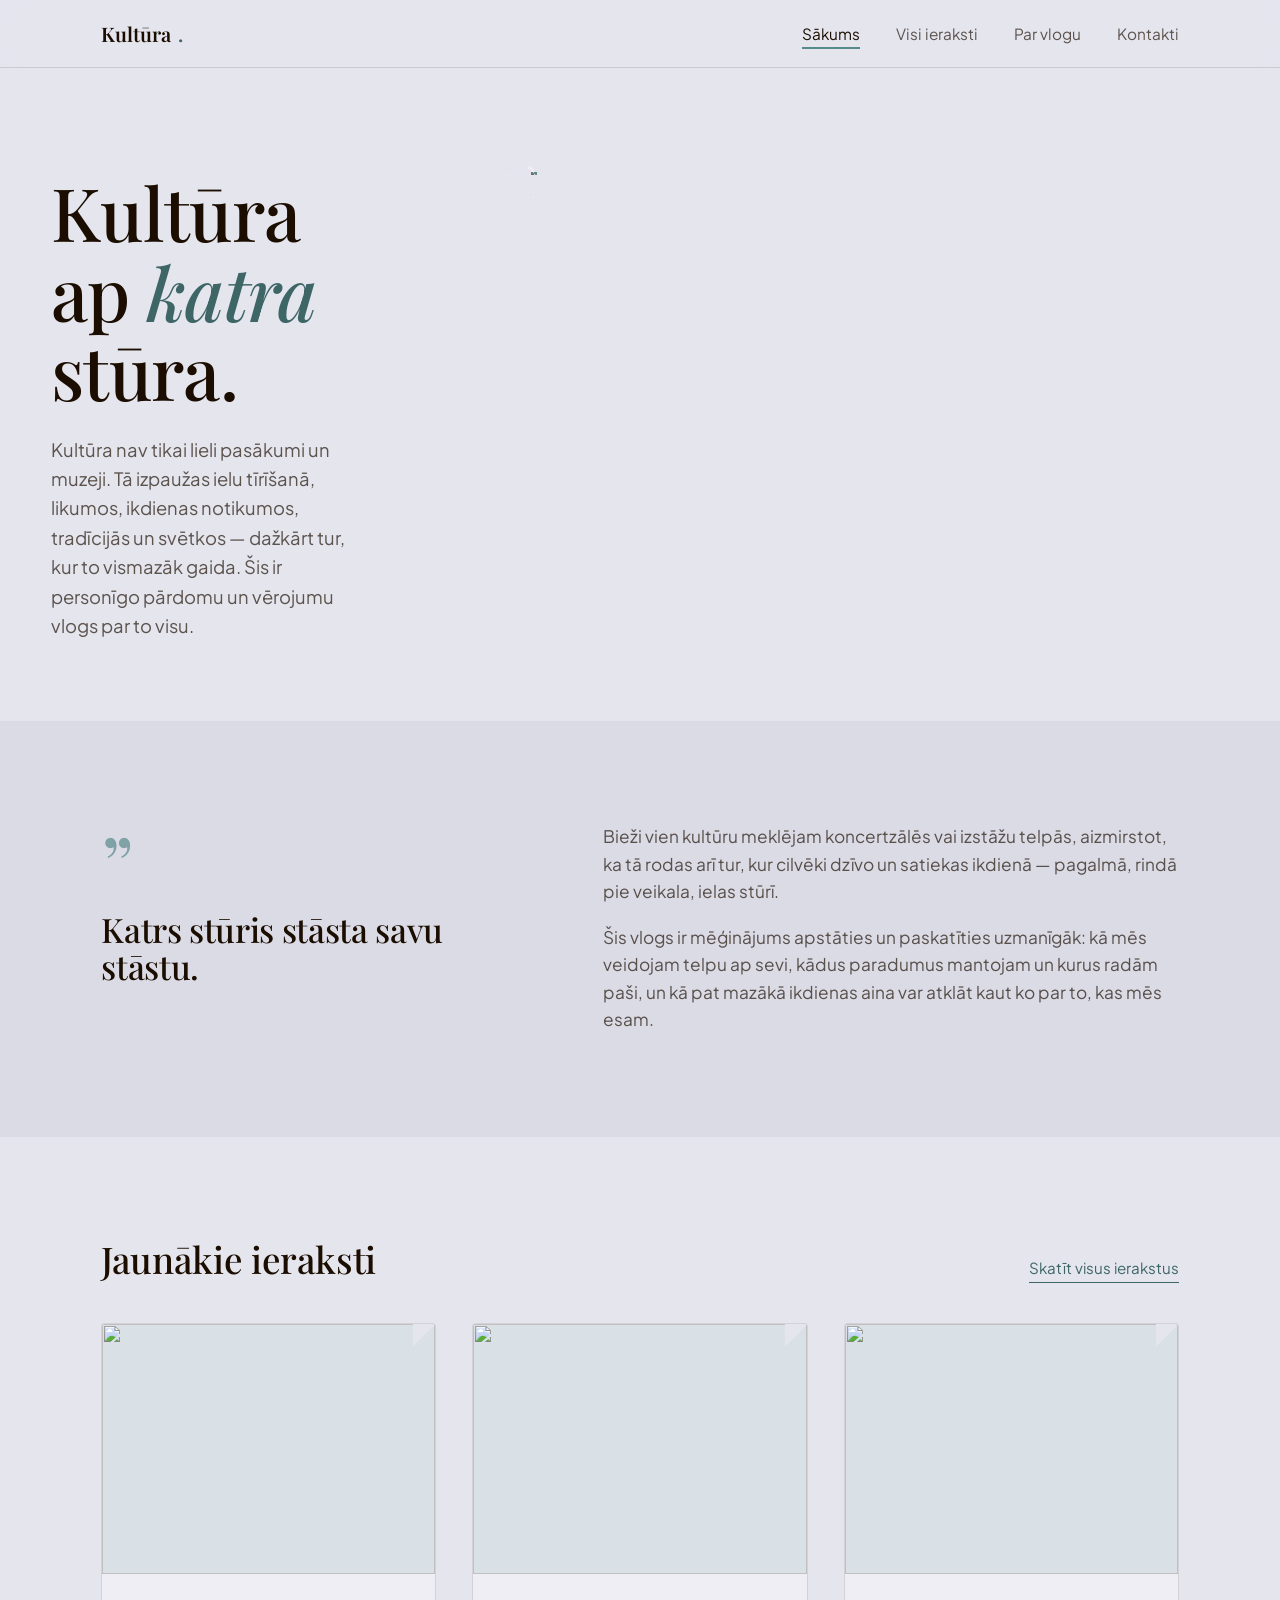
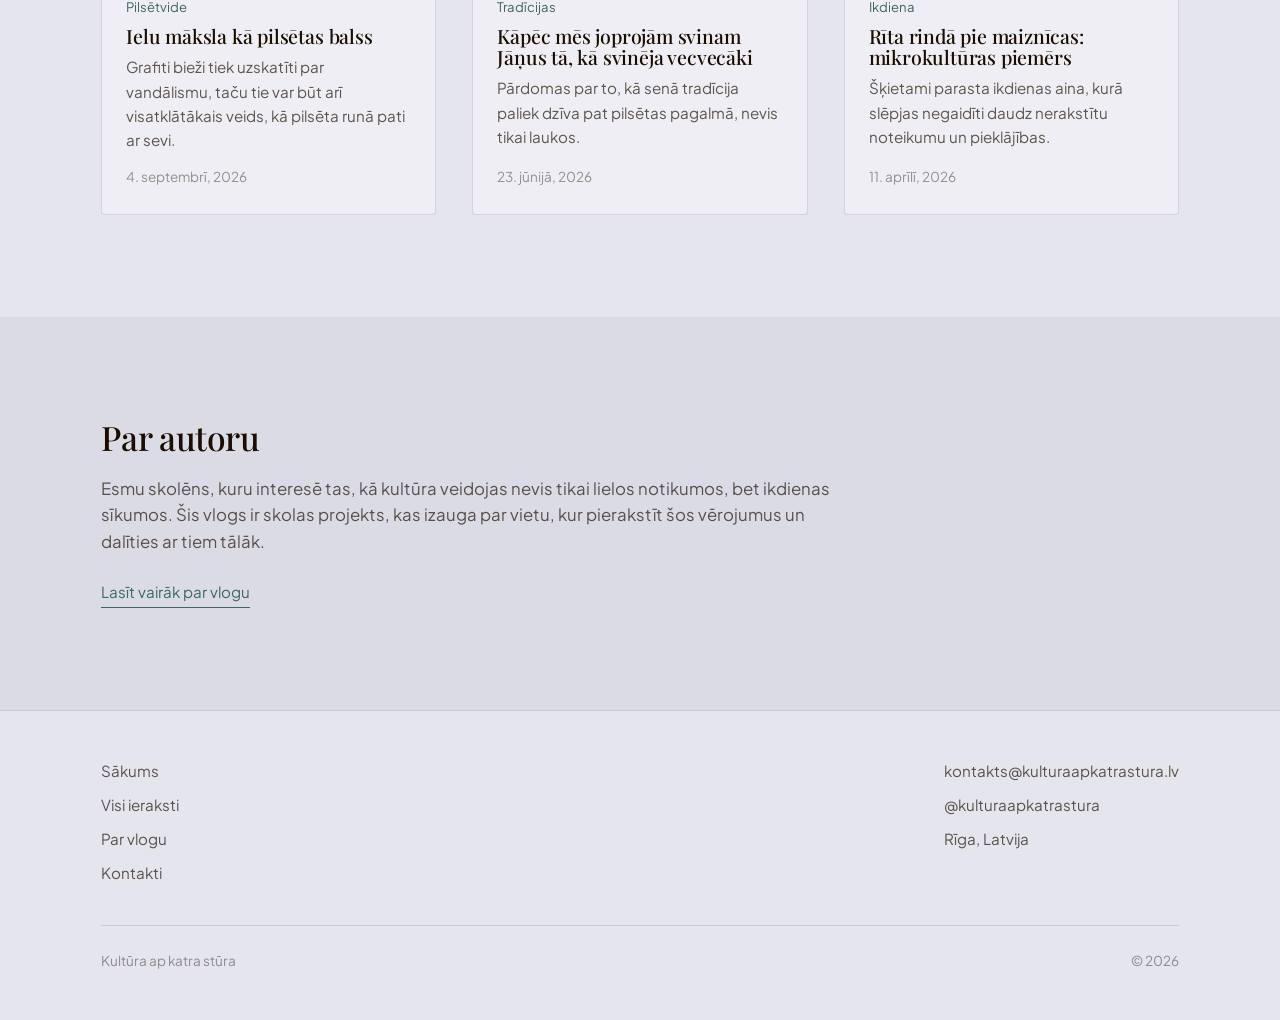
==== index.html @ 77a7dd48 "-" ====
<!DOCTYPE html>
<html lang="lv">
<head>
  <meta charset="UTF-8">
  <meta name="viewport" content="width=device-width, initial-scale=1.0">
  <title>Kultūra ap katra stūra</title>
  <meta name="description" content="Personīgs vlogs par kultūru ikdienā — ielās, tradīcijās un pilsētas dzīvē.">
  <link rel="icon" href="assets/img/site/favicon.png">
  <link rel="stylesheet" href="assets/css/style.css">
</head>
<body>

  <header class="site-header">
    <div class="wrap site-header__inner">
      <a href="index.html" class="site-logo">Kultūra<span>.</span></a>
      <button class="nav-toggle" data-nav-toggle aria-label="Atvērt izvēlni" aria-expanded="false">
        <span></span>
      </button>
      <nav class="site-nav" data-nav>
        <ul>
          <li><a href="index.html">Sākums</a></li>
          <li><a href="posts.html">Visi ieraksti</a></li>
          <li><a href="par-vlogu.html">Par vlogu</a></li>
          <li><a href="kontakti.html">Kontakti</a></li>
        </ul>
      </nav>
    </div>
  </header>

  <main>

    <section class="hero">
      <div class="wrap hero" style="padding-block:0;">
        <div>
          <h1 class="hero__motto">Kultūra ap <em>katra</em> stūra.</h1>
          <p class="hero__lede">
            Kultūra nav tikai lieli pasākumi un muzeji. Tā izpaužas ielu tīrīšanā, likumos,
            ikdienas notikumos, tradīcijās un svētkos — dažkārt tur, kur to vismazāk gaida.
            Šis ir personīgo pārdomu un vērojumu vlogs par to visu.
          </p>
        </div>
        <div class="hero__corners" aria-hidden="true">
          <div class="corner-shape corner-shape--1"></div>
          <div class="corner-shape corner-shape--2"></div>
          <div class="corner-shape corner-shape--3"></div>
        </div>
      </div>
    </section>

    <section class="section--alt">
      <div class="wrap manifesto">
        <div>
          <span class="manifesto__mark">”</span>
          <h2 class="manifesto__title">Katrs stūris stāsta savu stāstu.</h2>
        </div>
        <div class="manifesto__body">
          <p>
            Bieži vien kultūru meklējam koncertzālēs vai izstāžu telpās, aizmirstot, ka tā rodas
            arī tur, kur cilvēki dzīvo un satiekas ikdienā — pagalmā, rindā pie veikala, ielas stūrī.
          </p>
          <p>
            Šis vlogs ir mēģinājums apstāties un paskatīties uzmanīgāk: kā mēs veidojam telpu ap sevi,
            kādus paradumus mantojam un kurus radām paši, un kā pat mazākā ikdienas aina var atklāt
            kaut ko par to, kas mēs esam.
          </p>
        </div>
      </div>
    </section>

    <section>
      <div class="wrap">
        <div class="section-heading">
          <h2>Jaunākie ieraksti</h2>
          <a class="section-heading__link" href="posts.html">Skatīt visus ierakstus</a>
        </div>
        <div class="post-grid" id="latest-posts"></div>
      </div>
    </section>

    <section class="section--alt">
      <div class="wrap about-teaser">
        <div class="about-teaser__body">
          <h2 class="font-display" style="font-size: clamp(1.6rem, 3vw, 2.1rem);">Par autoru</h2>
          <p>
            Esmu skolēns, kuru interesē tas, kā kultūra veidojas nevis tikai lielos notikumos,
            bet ikdienas sīkumos. Šis vlogs ir skolas projekts, kas izauga par vietu, kur pierakstīt
            šos vērojumus un dalīties ar tiem tālāk.
          </p>
          <a class="about-teaser__link" href="par-vlogu.html">Lasīt vairāk par vlogu</a>
        </div>
      </div>
    </section>

  </main>

  <footer class="site-footer">
    <div class="wrap">
      <div class="site-footer__inner">
        <div class="site-footer__links">
          <a href="index.html">Sākums</a>
          <a href="posts.html">Visi ieraksti</a>
          <a href="par-vlogu.html">Par vlogu</a>
          <a href="kontakti.html">Kontakti</a>
        </div>
        <div class="site-footer__contact">
          <a href="mailto:kontakts@kulturaapkatrastura.lv">kontakts@kulturaapkatrastura.lv</a>
          <span>@kulturaapkatrastura</span>
          <span>Rīga, Latvija</span>
        </div>
      </div>
      <div class="site-footer__meta">
        <span>Kultūra ap katra stūra</span>
        <span>&copy; <span data-current-year></span></span>
      </div>
    </div>
  </footer>

  <script src="assets/js/posts.js"></script>
  <script src="assets/js/main.js"></script>
  <script>injectPosts("latest-posts", 3);</script>
</body>
</html>
---- assets/css/style.css ----
/* ==========================================================================
   Kultūra ap katra stūra — global stylesheet
   ========================================================================== */

@import url('https://fonts.googleapis.com/css2?family=Playfair+Display:ital,wght@0,500;0,600;0,700;1,500&family=Plus+Jakarta+Sans:ital,wght@0,400;0,500;0,600;0,700;1,400&display=swap');

/* ---------- Design tokens ---------- */
:root {
  /* Brand palette */
  --color-canvas: #E5E5EE;
  --color-canvas-alt: #DBDBE6;
  --color-card: #EEEEF4;
  --color-ink: #1B0E00;
  --color-ink-soft: rgba(27, 14, 0, 0.68);
  --color-ink-faint: rgba(27, 14, 0, 0.42);
  --color-accent: #578A8B;
  --color-accent-deep: #3E6667;
  --color-accent-soft: rgba(87, 138, 139, 0.14);
  --color-border: rgba(27, 14, 0, 0.12);

  /* Type */
  --font-display: "Playfair Display", "Iowan Old Style", serif;
  --font-body: "Plus Jakarta Sans", "Segoe UI", sans-serif;

  /* Layout */
  --content-width: 1180px;
  --content-padding: clamp(1.5rem, 4vw, 4rem);
  --radius-card: 4px;
  --radius-pill: 999px;

  /* Motion */
  --ease-standard: cubic-bezier(0.22, 1, 0.36, 1);
}

@media (prefers-reduced-motion: reduce) {
  *, *::before, *::after {
    animation-duration: 0.001ms !important;
    animation-iteration-count: 1 !important;
    transition-duration: 0.001ms !important;
    scroll-behavior: auto !important;
  }
}

/* ---------- Reset ---------- */
*, *::before, *::after { box-sizing: border-box; }
html { scroll-behavior: smooth; }
body {
  margin: 0;
  background: var(--color-canvas);
  color: var(--color-ink);
  font-family: var(--font-body);
  font-size: 17px;
  line-height: 1.6;
  -webkit-font-smoothing: antialiased;
}
img { max-width: 100%; display: block; }
a { color: inherit; text-decoration: none; }
ul { margin: 0; padding: 0; list-style: none; }
button { font: inherit; cursor: pointer; }
h1, h2, h3, h4, p { margin: 0; }

:focus-visible {
  outline: 2px solid var(--color-accent-deep);
  outline-offset: 3px;
}

/* ---------- Typography scale ---------- */
h1, h2, h3, .font-display {
  font-family: var(--font-display);
  font-weight: 500;
  letter-spacing: -0.01em;
  line-height: 1.08;
}

/* Every heading keeps the same gap to whatever follows it — a paragraph,
   an image, or a post grid — regardless of which page or component it's in. */
h1 { margin-bottom: 1.5rem; }
h2 { margin-bottom: 1.25rem; }
h3 { margin-bottom: 1rem; }

.eyebrow-none { /* intentionally unused — labels below are written as normal sentence case, not tracked-out caps */ }

/* ---------- Layout helpers ---------- */
.wrap {
  width: 100%;
  max-width: var(--content-width);
  margin-inline: auto;
  padding-inline: var(--content-padding);
}

section { padding-block: clamp(3.5rem, 8vw, 7rem); }
.section--alt { background: var(--color-canvas-alt); }

/* ==========================================================================
   Header / Nav
   ========================================================================== */
.site-header {
  position: sticky;
  top: 0;
  z-index: 40;
  background: rgba(229, 229, 238, 0.86);
  backdrop-filter: blur(10px);
  border-bottom: 1px solid var(--color-border);
}
.site-header__inner {
  display: flex;
  align-items: center;
  justify-content: space-between;
  padding-block: 1.1rem;
}
.site-logo {
  font-family: var(--font-display);
  font-size: 1.25rem;
  font-weight: 600;
  display: flex;
  align-items: baseline;
  gap: 0.4rem;
}
.site-logo span {
  color: var(--color-accent-deep);
}

.site-nav ul {
  display: flex;
  gap: clamp(1.25rem, 3vw, 2.25rem);
}
.site-nav a {
  font-size: 0.96rem;
  color: var(--color-ink-soft);
  position: relative;
  padding-block: 0.2rem;
  transition: color 0.2s var(--ease-standard);
}
.site-nav a:hover,
.site-nav a.is-active {
  color: var(--color-ink);
}
.site-nav a::after {
  content: "";
  position: absolute;
  left: 0; right: 100%;
  bottom: -3px;
  height: 2px;
  background: var(--color-accent);
  transition: right 0.25s var(--ease-standard);
}
.site-nav a:hover::after,
.site-nav a.is-active::after {
  right: 0;
}

.nav-toggle {
  display: none;
  background: none;
  border: none;
  width: 32px;
  height: 24px;
  position: relative;
}
.nav-toggle span,
.nav-toggle span::before,
.nav-toggle span::after {
  content: "";
  position: absolute;
  left: 0;
  width: 100%;
  height: 2px;
  background: var(--color-ink);
  transition: transform 0.25s var(--ease-standard), opacity 0.2s;
}
.nav-toggle span { top: 11px; }
.nav-toggle span::before { top: -8px; }
.nav-toggle span::after { top: 8px; }

@media (max-width: 760px) {
  .nav-toggle { display: block; }
  .site-nav {
    position: absolute;
    top: 100%; left: 0; right: 0;
    background: var(--color-canvas);
    border-bottom: 1px solid var(--color-border);
    max-height: 0;
    overflow: hidden;
    transition: max-height 0.3s var(--ease-standard);
  }
  .site-nav ul {
    flex-direction: column;
    padding: 1.5rem var(--content-padding) 2rem;
    gap: 1.1rem;
  }
  .site-nav.is-open { max-height: 320px; }
}

/* ==========================================================================
   Hero
   ========================================================================== */
.hero {
  padding-block: clamp(3rem, 9vw, 6.5rem) clamp(3rem, 7vw, 5rem);
  display: grid;
  grid-template-columns: minmax(0, 1.35fr) minmax(0, 1fr);
  gap: clamp(2rem, 5vw, 4rem);
  align-items: start;
}
.hero__motto {
  font-size: clamp(2.6rem, 6.2vw, 4.6rem);
  font-weight: 500;
}
.hero__motto em {
  font-style: italic;
  color: var(--color-accent-deep);
}
.hero__lede {
  max-width: 46ch;
  font-size: 1.15rem;
  color: var(--color-ink-soft);
}

/* Corner motif — abstract arrangement of folded angles, echoing "katra stūra" */
.hero__corners {
  position: relative;
  aspect-ratio: 1 / 1;
  max-width: 420px;
  margin-inline: auto;
}
.corner-shape {
  position: absolute;
  border-style: solid;
  border-color: transparent;
}
.corner-shape--1 {
  width: 62%; height: 62%;
  top: 0; left: 8%;
  border-width: 0 0 3px 3px;
  border-color: transparent transparent var(--color-accent) var(--color-accent);
  border-radius: 0 0 0 24px;
}
.corner-shape--2 {
  width: 46%; height: 46%;
  bottom: 4%; right: 2%;
  background: var(--color-card);
  border-radius: 0 24px 0 0;
  box-shadow: 0 18px 40px -22px rgba(27, 14, 0, 0.35);
}
.corner-shape--2::after {
  content: "";
  position: absolute;
  top: 0; right: 0;
  width: 26px; height: 26px;
  background: var(--color-canvas);
  clip-path: polygon(0 0, 100% 0, 100% 100%);
  border-bottom: 1px solid var(--color-border);
  border-left: 1px solid var(--color-border);
}
.corner-shape--3 {
  width: 30%; height: 30%;
  top: 12%; right: 6%;
  border-width: 3px 3px 0 0;
  border-color: var(--color-ink) var(--color-ink) transparent transparent;
  border-radius: 0 24px 0 0;
  opacity: 0.55;
}

@media (max-width: 860px) {
  .hero { grid-template-columns: 1fr; }
  .hero__corners { order: -1; max-width: 260px; }
}

/* ==========================================================================
   Manifesto / concept section
   ========================================================================== */
.manifesto {
  display: grid;
  grid-template-columns: minmax(0, 0.85fr) minmax(0, 1.15fr);
  gap: clamp(2rem, 6vw, 5rem);
  align-items: start;
}
.manifesto__mark {
  font-family: var(--font-display);
  font-size: 5rem;
  line-height: 1;
  color: var(--color-accent);
  opacity: 0.7;
}
.manifesto__title {
  font-size: clamp(1.6rem, 3vw, 2.1rem);
  margin-top: 0.5rem;
}
.manifesto__body p {
  font-size: 1.08rem;
  color: var(--color-ink-soft);
  max-width: 62ch;
}
.manifesto__body p + p { margin-top: 1.1rem; }

@media (max-width: 760px) {
  .manifesto { grid-template-columns: 1fr; }
}

/* ==========================================================================
   Section heading (shared by post-grid sections etc.)
   ========================================================================== */
.section-heading {
  display: flex;
  align-items: baseline;
  justify-content: space-between;
  gap: 1.5rem;
  margin-bottom: 2.5rem;
  flex-wrap: wrap;
}
.section-heading h2 {
  font-size: clamp(1.7rem, 3.2vw, 2.3rem);
  margin-bottom: 0;
}
.section-heading__link {
  font-size: 0.95rem;
  color: var(--color-accent-deep);
  white-space: nowrap;
  position: relative;
  padding-bottom: 2px;
  border-bottom: 1px solid currentColor;
}

/* ==========================================================================
   Post grid + cards
   ========================================================================== */
.post-grid {
  display: grid;
  grid-template-columns: repeat(auto-fill, minmax(280px, 1fr));
  gap: clamp(1.5rem, 3vw, 2.25rem);
}

.post-card {
  position: relative;
  display: flex;
  flex-direction: column;
  background: var(--color-card);
  border: 1px solid var(--color-border);
  border-radius: var(--radius-card);
  overflow: hidden;
  transition: transform 0.3s var(--ease-standard), box-shadow 0.3s var(--ease-standard);
}
.post-card:hover {
  transform: translateY(-4px);
  box-shadow: 0 22px 44px -26px rgba(27, 14, 0, 0.4);
}

/* folded-corner detail, echoing the site's "corner" motif on every card */
.post-card__fold {
  position: absolute;
  top: 0; right: 0;
  width: 22px; height: 22px;
  background: linear-gradient(135deg, var(--color-canvas) 50%, transparent 50.5%);
  z-index: 2;
  transition: width 0.25s var(--ease-standard), height 0.25s var(--ease-standard);
}
.post-card:hover .post-card__fold { width: 30px; height: 30px; }

.post-card__media {
  aspect-ratio: 4 / 3;
  background: var(--color-accent-soft);
  overflow: hidden;
}
.post-card__media img {
  width: 100%; height: 100%;
  object-fit: cover;
  transition: transform 0.5s var(--ease-standard);
}
.post-card:hover .post-card__media img { transform: scale(1.04); }

.post-card__body {
  padding: 1.35rem 1.5rem 1.6rem;
  display: flex;
  flex-direction: column;
  gap: 0.55rem;
  flex: 1;
}
.post-card__category {
  font-size: 0.82rem;
  color: var(--color-accent-deep);
}
.post-card__title {
  font-size: 1.22rem;
  font-weight: 500;
  margin-bottom: 0;
}
.post-card__excerpt {
  font-size: 0.95rem;
  color: var(--color-ink-soft);
  flex: 1;
}
.post-card__date {
  font-size: 0.85rem;
  color: var(--color-ink-faint);
  margin-top: 0.3rem;
}

.empty-state {
  color: var(--color-ink-faint);
  font-style: italic;
}

/* ==========================================================================
   About teaser (homepage)
   ========================================================================== */
.about-teaser__body p {
  font-size: 1.05rem;
  color: var(--color-ink-soft);
  max-width: 62ch;
}
.about-teaser__link {
  display: inline-block;
  margin-top: 1.5rem;
  font-size: 0.95rem;
  color: var(--color-accent-deep);
  border-bottom: 1px solid currentColor;
  padding-bottom: 2px;
}

/* ==========================================================================
   Buttons
   ========================================================================== */
.btn {
  display: inline-flex;
  align-items: center;
  gap: 0.5rem;
  padding: 0.85rem 1.6rem;
  border-radius: var(--radius-pill);
  font-size: 0.95rem;
  font-weight: 600;
  transition: background 0.2s var(--ease-standard), color 0.2s var(--ease-standard), transform 0.2s var(--ease-standard);
}
.btn--primary {
  background: var(--color-ink);
  color: var(--color-canvas);
}
.btn--primary:hover {
  background: var(--color-accent-deep);
  transform: translateY(-1px);
}
.btn--ghost {
  border: 1px solid var(--color-border);
  color: var(--color-ink);
}
.btn--ghost:hover { border-color: var(--color-accent-deep); color: var(--color-accent-deep); }

/* ==========================================================================
   Footer
   ========================================================================== */
.site-footer {
  border-top: 1px solid var(--color-border);
  padding-block: 3rem;
}
.site-footer__inner {
  display: flex;
  justify-content: space-between;
  align-items: flex-start;
  gap: 2rem;
  flex-wrap: wrap;
}
.site-footer__links {
  display: flex;
  flex-direction: column;
  gap: 0.6rem;
  font-size: 0.95rem;
}
.site-footer__links a { color: var(--color-ink-soft); transition: color 0.2s; }
.site-footer__links a:hover { color: var(--color-accent-deep); }
.site-footer__contact {
  display: flex;
  flex-direction: column;
  gap: 0.6rem;
  font-size: 0.95rem;
  color: var(--color-ink-soft);
}
.site-footer__contact a { color: var(--color-ink-soft); transition: color 0.2s; }
.site-footer__contact a:hover { color: var(--color-accent-deep); }
.site-footer__meta {
  margin-top: 2.5rem;
  padding-top: 1.5rem;
  border-top: 1px solid var(--color-border);
  font-size: 0.85rem;
  color: var(--color-ink-faint);
  display: flex;
  justify-content: space-between;
  flex-wrap: wrap;
  gap: 0.5rem;
}

/* ==========================================================================
   Inner-page headers (Par vlogu / Kontakti / Visi ieraksti)
   ========================================================================== */
.page-header {
  padding-block: clamp(2.75rem, 7vw, 5rem) 1rem;
}
.page-header h1 {
  font-size: clamp(2.1rem, 5vw, 3.1rem);
}
.page-header p {
  color: var(--color-ink-soft);
  max-width: 56ch;
  font-size: 1.08rem;
}

/* Filters row on Visi ieraksti */
.filter-row {
  display: flex;
  flex-wrap: wrap;
  gap: 0.6rem;
  margin-bottom: 2.5rem;
}
.filter-pill {
  padding: 0.5rem 1.1rem;
  border-radius: var(--radius-pill);
  border: 1px solid var(--color-border);
  font-size: 0.88rem;
  color: var(--color-ink-soft);
  background: transparent;
  transition: all 0.2s var(--ease-standard);
}
.filter-pill.is-active,
.filter-pill:hover {
  background: var(--color-ink);
  color: var(--color-canvas);
  border-color: var(--color-ink);
}

/* ==========================================================================
   About page specifics
   ========================================================================== */
.about-grid__body p {
  font-size: 1.06rem;
  color: var(--color-ink-soft);
  max-width: 62ch;
}
.about-grid__body p + p { margin-top: 1.1rem; }
.about-grid__body h2 {
  font-size: 1.4rem;
  margin-top: 2.2rem;
}

/* ==========================================================================
   Contact page
   ========================================================================== */
.contact-details {
  display: flex;
  flex-direction: column;
  gap: 1.75rem;
  max-width: 40ch;
}
.contact-details dt {
  font-size: 0.85rem;
  color: var(--color-ink-faint);
}
.contact-details dd {
  margin: 0.3rem 0 0;
  font-size: 1.1rem;
  font-family: var(--font-display);
}

/* ==========================================================================
   Single post page (post-template.html)
   ========================================================================== */
.post-header {
  padding-block: clamp(2.5rem, 6vw, 4.5rem) 2rem;
}
.post-header__category {
  color: var(--color-accent-deep);
  font-size: 0.9rem;
}
.post-header__title {
  margin-top: 0.6rem;
  font-size: clamp(2rem, 5vw, 3.2rem);
  max-width: 20ch;
}
.post-header__meta {
  margin-top: 1rem;
  color: var(--color-ink-faint);
  font-size: 0.92rem;
}

.post-hero-image {
  aspect-ratio: 16 / 9;
  border-radius: var(--radius-card);
  overflow: hidden;
  background: var(--color-accent-soft);
  margin-bottom: 3rem;
}
.post-hero-image img { width: 100%; height: 100%; object-fit: cover; }

.post-body {
  max-width: 68ch;
  font-size: 1.08rem;
  color: var(--color-ink-soft);
}
.post-body > * + * { margin-top: 1.25rem; }
.post-body h2 {
  color: var(--color-ink);
  font-size: 1.5rem;
  margin-top: 2.5rem;
}
.post-body blockquote {
  margin: 2rem 0;
  padding-left: 1.5rem;
  border-left: 3px solid var(--color-accent);
  font-family: var(--font-display);
  font-size: 1.25rem;
  color: var(--color-ink);
}

.post-video {
  margin-top: 3rem;
  max-width: 68ch;
}
.post-video__frame {
  position: relative;
  aspect-ratio: 16 / 9;
  border-radius: var(--radius-card);
  overflow: hidden;
  background: var(--color-ink);
}
.post-video__frame iframe {
  position: absolute;
  inset: 0;
  width: 100%;
  height: 100%;
  border: 0;
}

.post-gallery {
  margin-top: 3rem;
}
.post-gallery__grid {
  display: grid;
  grid-template-columns: repeat(auto-fill, minmax(220px, 1fr));
  gap: 0.9rem;
}
.post-gallery__grid img {
  width: 100%;
  aspect-ratio: 1 / 1;
  object-fit: cover;
  border-radius: var(--radius-card);
  transition: transform 0.3s var(--ease-standard);
}
.post-gallery__grid img:hover { transform: scale(1.02); }

.post-nav {
  margin-top: 4rem;
  padding-top: 2rem;
  border-top: 1px solid var(--color-border);
  display: flex;
  justify-content: space-between;
  gap: 1rem;
  flex-wrap: wrap;
}
.post-nav a {
  font-size: 0.95rem;
  color: var(--color-accent-deep);
}
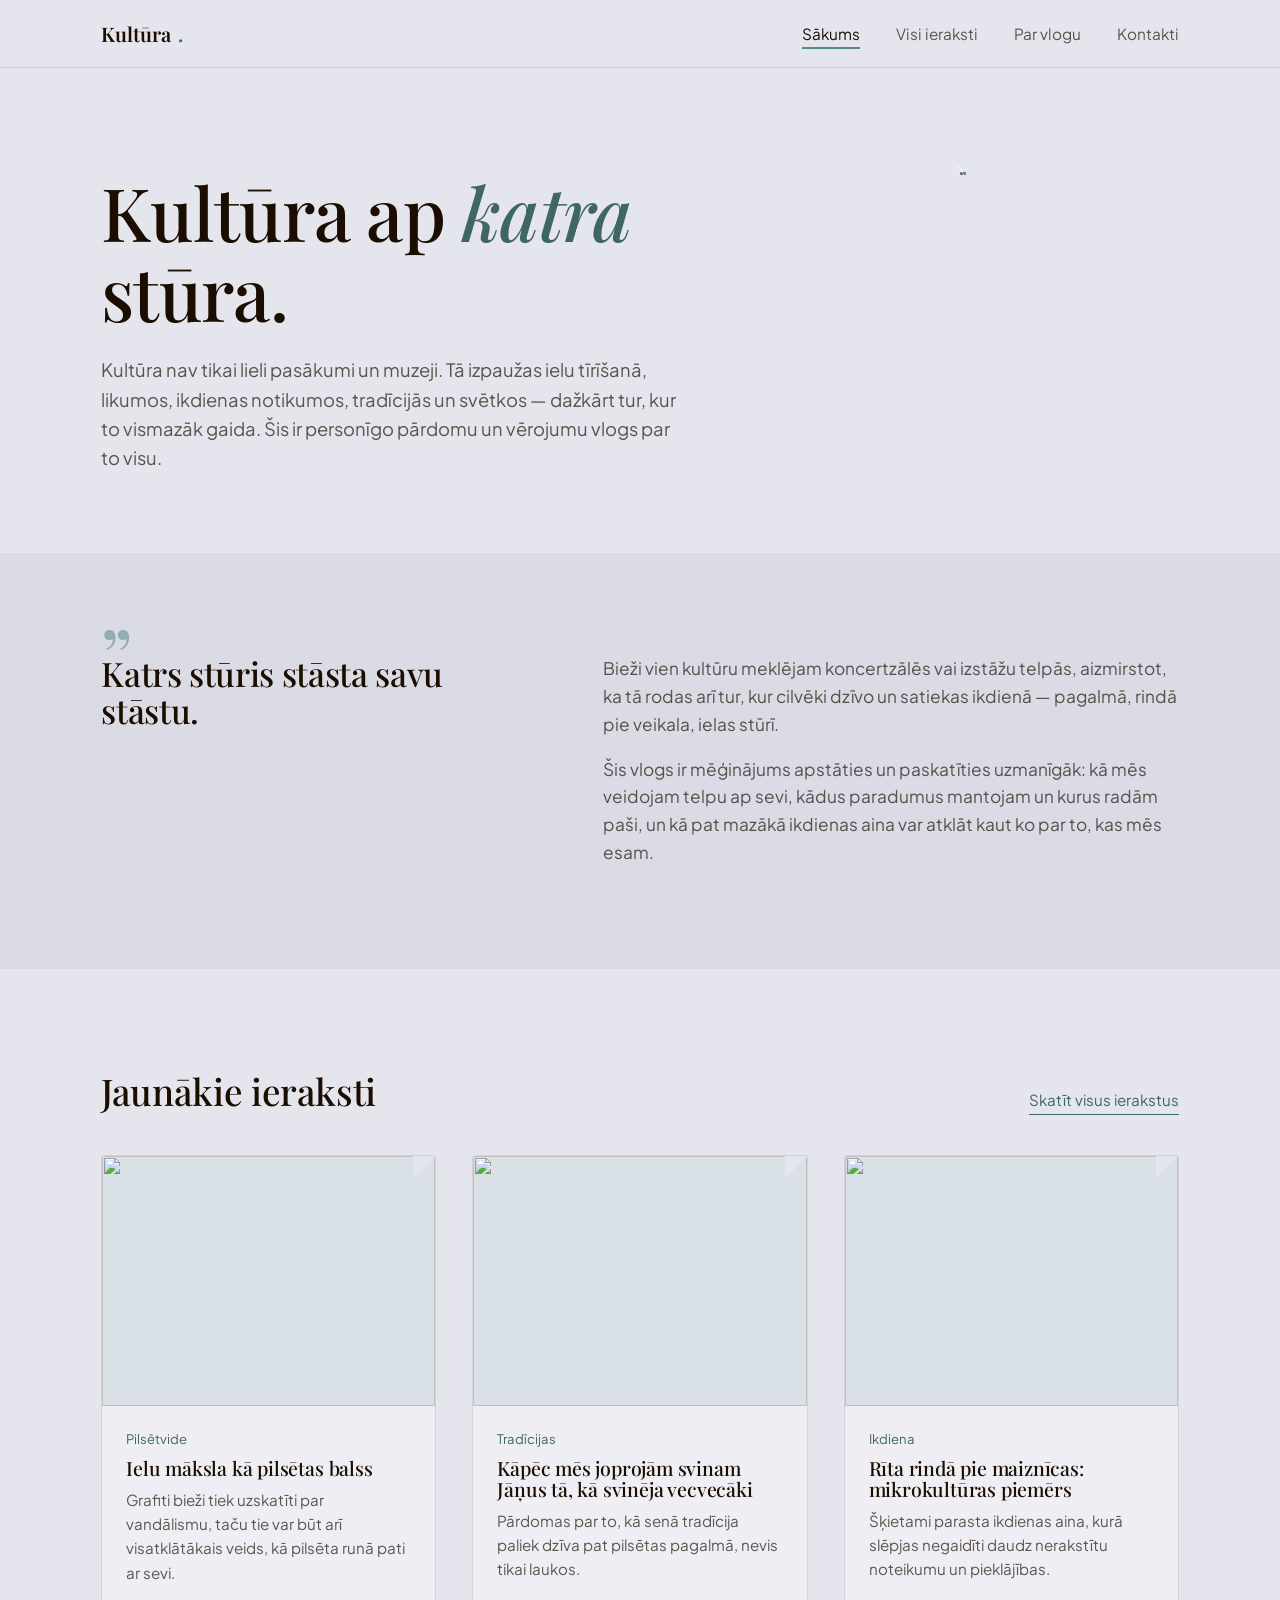
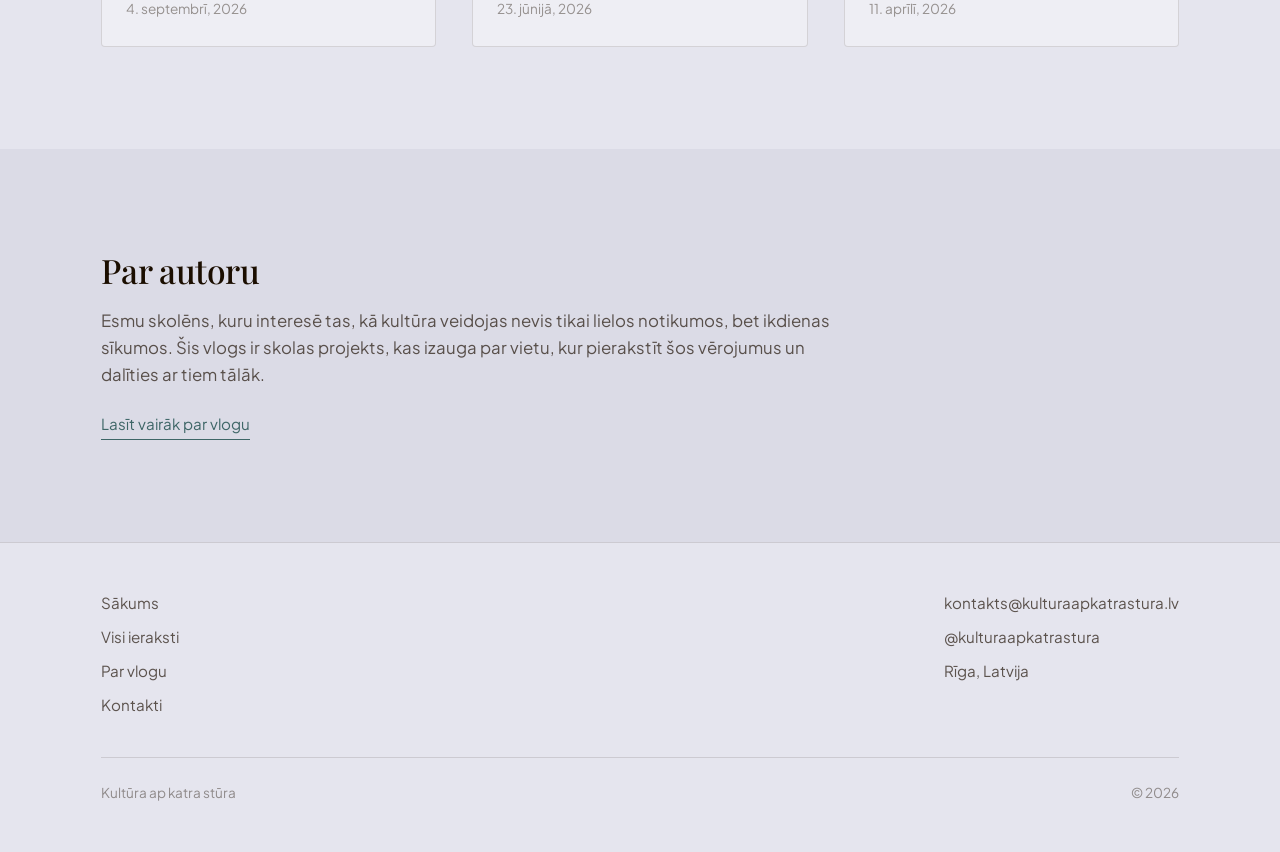
==== commit cc420e44: "-" ====
--- a/index.html
+++ b/index.html
@@ -29,8 +29,8 @@
 
   <main>
 
-    <section class="hero">
-      <div class="wrap hero" style="padding-block:0;">
+    <section class="hero-section">
+      <div class="wrap hero">
         <div>
           <h1 class="hero__motto">Kultūra ap <em>katra</em> stūra.</h1>
           <p class="hero__lede">
@@ -49,7 +49,7 @@
 
     <section class="section--alt">
       <div class="wrap manifesto">
-        <div>
+        <div class="manifesto__lead">
           <span class="manifesto__mark">”</span>
           <h2 class="manifesto__title">Katrs stūris stāsta savu stāstu.</h2>
         </div>
--- a/assets/css/style.css
+++ b/assets/css/style.css
@@ -194,8 +194,11 @@
 /* ==========================================================================
    Hero
    ========================================================================== */
+.hero-section {
+  padding-block: clamp(3rem, 9vw, 6.5rem) clamp(3rem, 7vw, 5rem);
+}
 .hero {
-  padding-block: clamp(3rem, 9vw, 6.5rem) clamp(3rem, 7vw, 5rem);
+  padding-block: 0;
   display: grid;
   grid-template-columns: minmax(0, 1.35fr) minmax(0, 1fr);
   gap: clamp(2rem, 5vw, 4rem);
@@ -274,16 +277,22 @@
   gap: clamp(2rem, 6vw, 5rem);
   align-items: start;
 }
+.manifesto__lead {
+  position: relative;
+}
 .manifesto__mark {
+  position: absolute;
+  top: -2.5rem;
+  left: -0.1rem;
   font-family: var(--font-display);
   font-size: 5rem;
   line-height: 1;
   color: var(--color-accent);
-  opacity: 0.7;
+  opacity: 0.55;
+  pointer-events: none;
 }
 .manifesto__title {
   font-size: clamp(1.6rem, 3vw, 2.1rem);
-  margin-top: 0.5rem;
 }
 .manifesto__body p {
   font-size: 1.08rem;
@@ -294,6 +303,12 @@
 
 @media (max-width: 760px) {
   .manifesto { grid-template-columns: 1fr; }
+  .manifesto__lead { position: static; }
+  .manifesto__mark {
+    position: static;
+    display: block;
+    margin-bottom: 0.5rem;
+  }
 }
 
 /* ==========================================================================
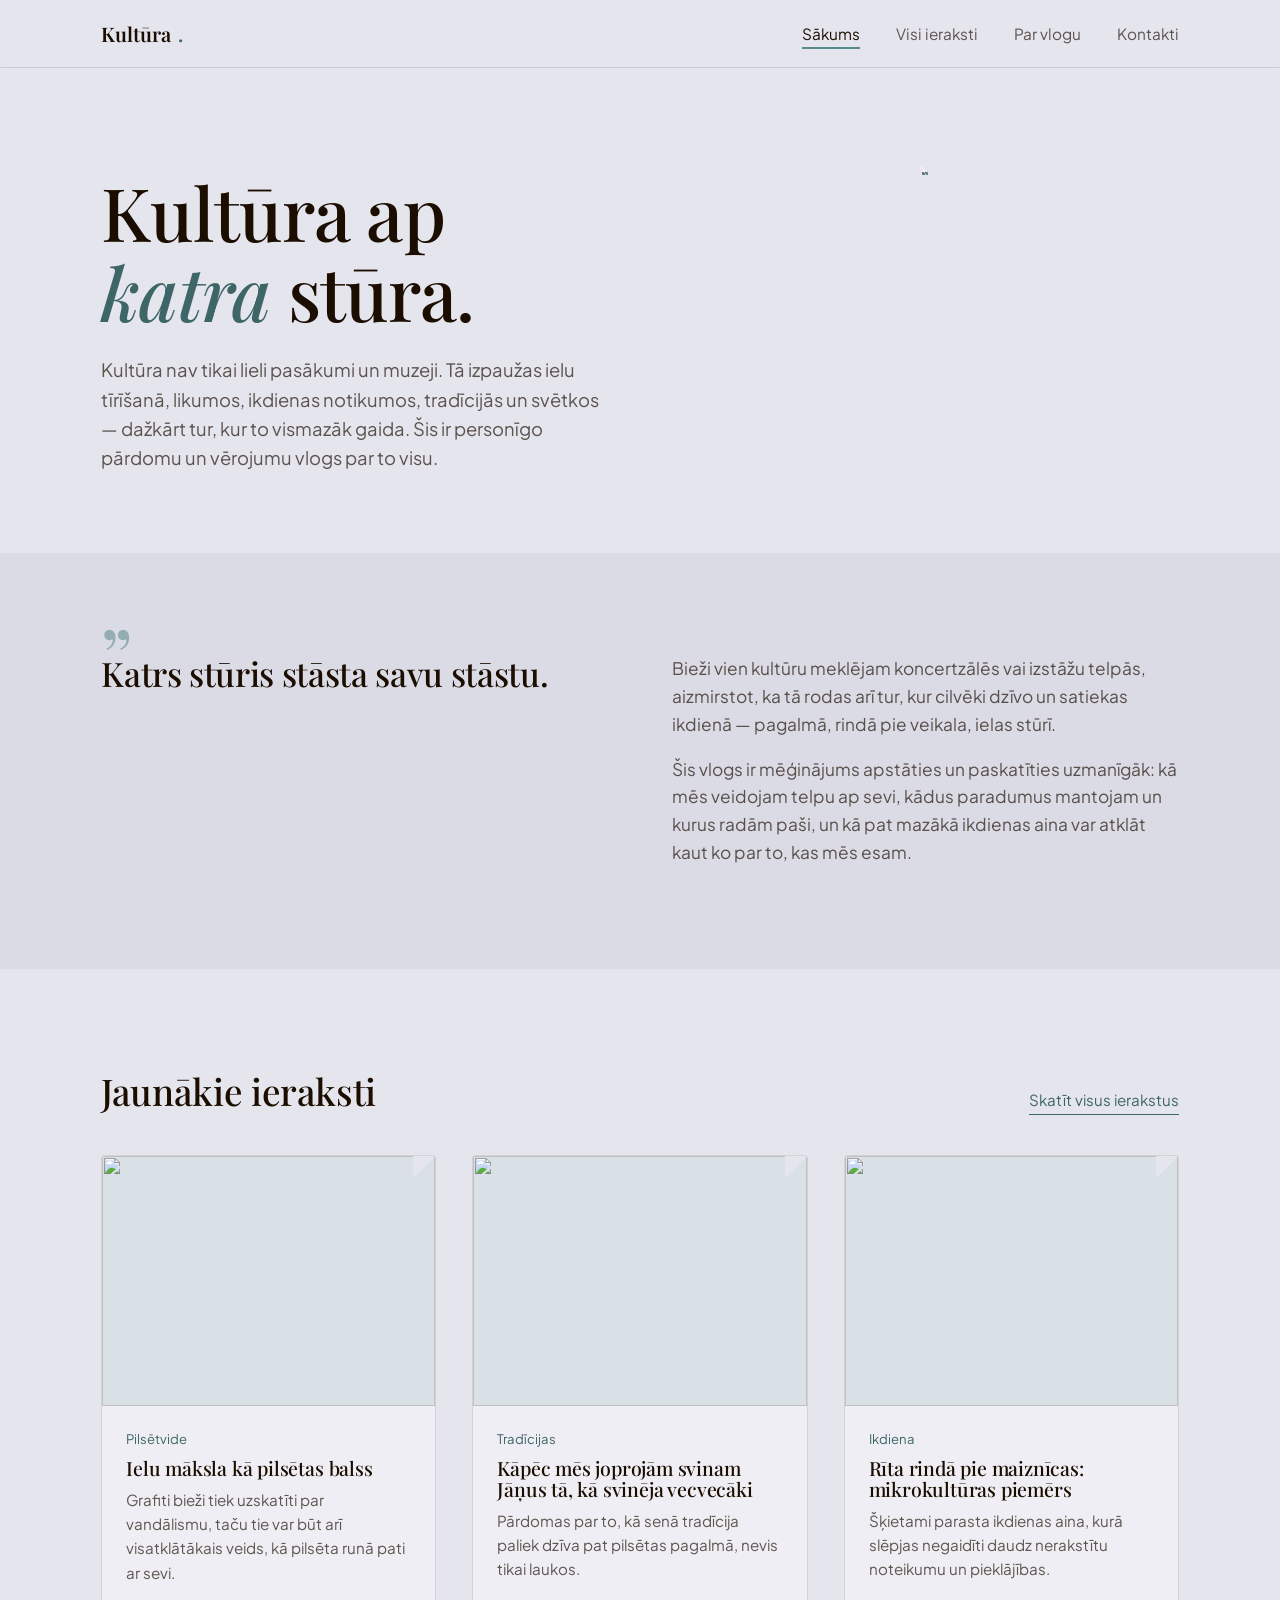
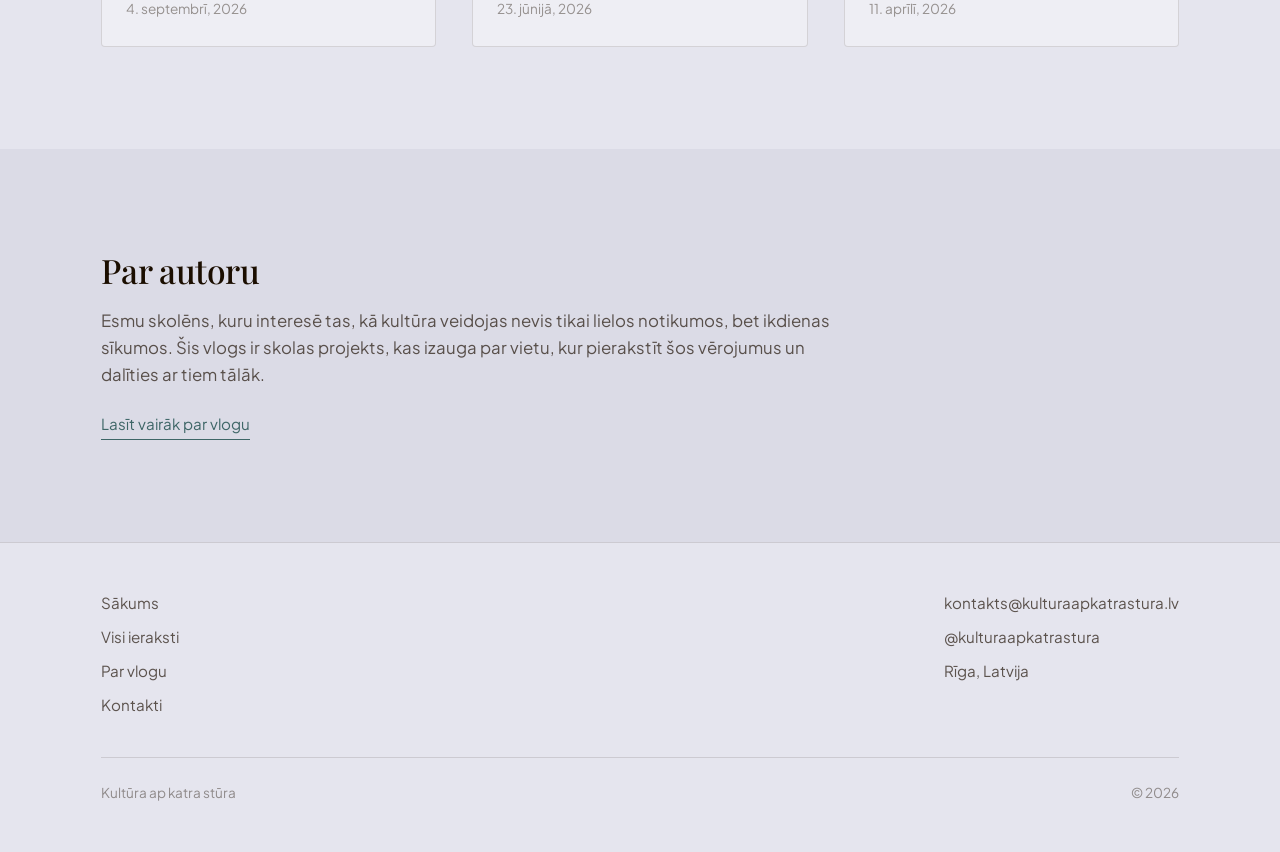
==== commit 59a86c00: "-" ====
--- a/index.html
+++ b/index.html
@@ -30,7 +30,7 @@
   <main>
 
     <section class="hero-section">
-      <div class="wrap hero">
+      <div class="wrap hero grid-2col">
         <div>
           <h1 class="hero__motto">Kultūra ap <em>katra</em> stūra.</h1>
           <p class="hero__lede">
@@ -48,7 +48,7 @@
     </section>
 
     <section class="section--alt">
-      <div class="wrap manifesto">
+      <div class="wrap manifesto grid-2col">
         <div class="manifesto__lead">
           <span class="manifesto__mark">”</span>
           <h2 class="manifesto__title">Katrs stūris stāsta savu stāstu.</h2>
--- a/assets/css/style.css
+++ b/assets/css/style.css
@@ -90,6 +90,17 @@
 
 section { padding-block: clamp(3.5rem, 8vw, 7rem); }
 .section--alt { background: var(--color-canvas-alt); }
+
+/* Shared document-wide grid: every two-column section uses this exact split
+   and gutter, so column edges line up consistently from section to section. */
+.grid-2col {
+  display: grid;
+  grid-template-columns: minmax(0, 1fr) minmax(0, 1fr);
+  gap: clamp(2.5rem, 5vw, 4rem);
+}
+@media (max-width: 760px) {
+  .grid-2col { grid-template-columns: 1fr; }
+}
 
 /* ==========================================================================
    Header / Nav
@@ -199,9 +210,6 @@
 }
 .hero {
   padding-block: 0;
-  display: grid;
-  grid-template-columns: minmax(0, 1.35fr) minmax(0, 1fr);
-  gap: clamp(2rem, 5vw, 4rem);
   align-items: start;
 }
 .hero__motto {
@@ -263,8 +271,7 @@
   opacity: 0.55;
 }
 
-@media (max-width: 860px) {
-  .hero { grid-template-columns: 1fr; }
+@media (max-width: 760px) {
   .hero__corners { order: -1; max-width: 260px; }
 }
 
@@ -272,9 +279,6 @@
    Manifesto / concept section
    ========================================================================== */
 .manifesto {
-  display: grid;
-  grid-template-columns: minmax(0, 0.85fr) minmax(0, 1.15fr);
-  gap: clamp(2rem, 6vw, 5rem);
   align-items: start;
 }
 .manifesto__lead {
@@ -302,7 +306,6 @@
 .manifesto__body p + p { margin-top: 1.1rem; }
 
 @media (max-width: 760px) {
-  .manifesto { grid-template-columns: 1fr; }
   .manifesto__lead { position: static; }
   .manifesto__mark {
     position: static;
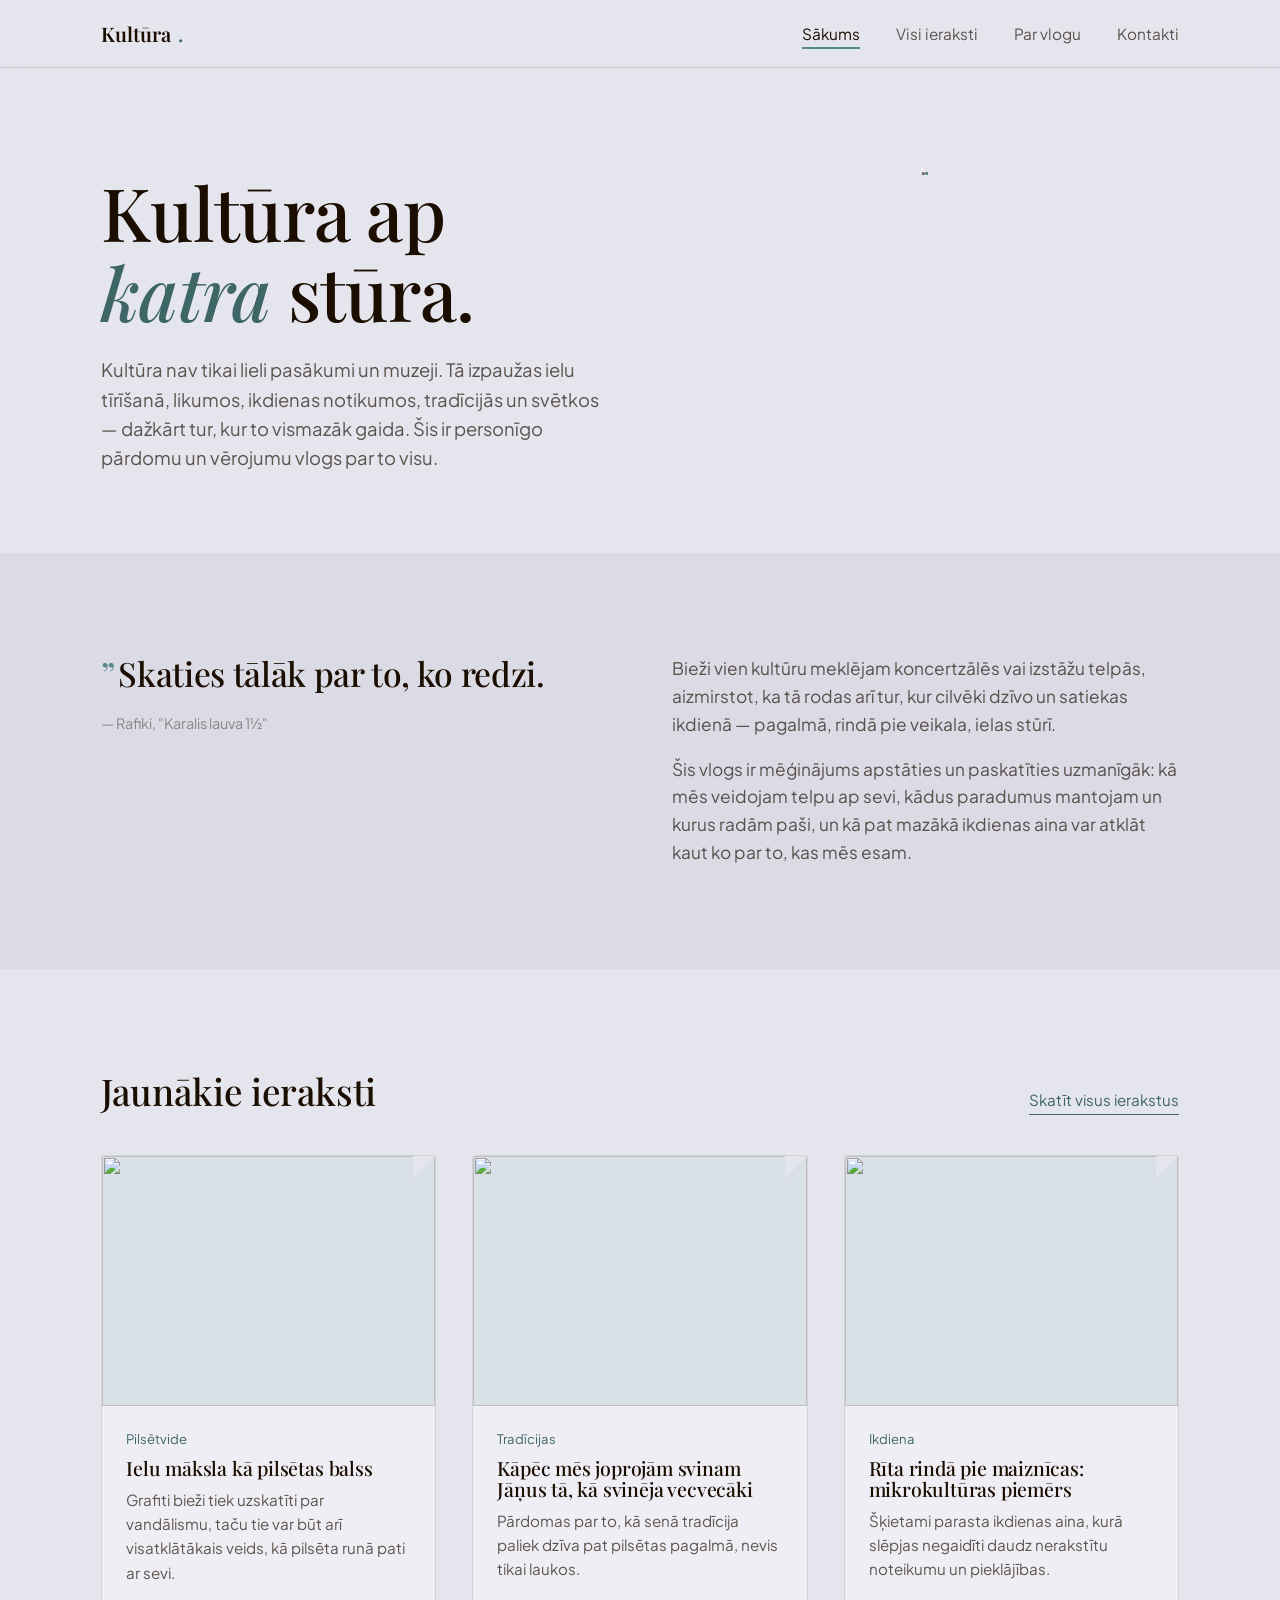
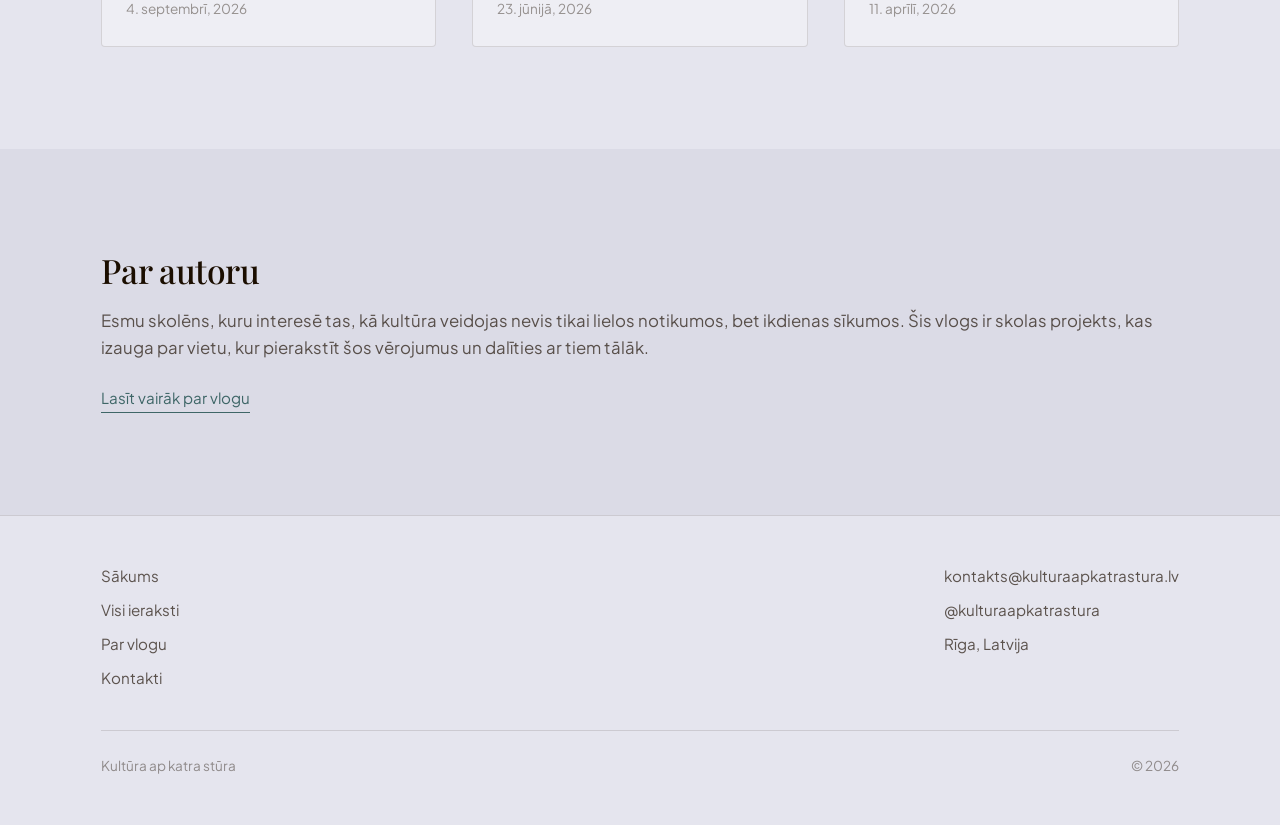
==== commit 6e601bdf: "-" ====
--- a/index.html
+++ b/index.html
@@ -50,8 +50,8 @@
     <section class="section--alt">
       <div class="wrap manifesto grid-2col">
         <div class="manifesto__lead">
-          <span class="manifesto__mark">”</span>
-          <h2 class="manifesto__title">Katrs stūris stāsta savu stāstu.</h2>
+          <h2 class="manifesto__title"><span class="manifesto__mark">”</span>Skaties tālāk par to, ko redzi.</h2>
+          <p class="manifesto__citation">— Rafiki, "Karalis lauva 1½"</p>
         </div>
         <div class="manifesto__body">
           <p>
--- a/assets/css/style.css
+++ b/assets/css/style.css
@@ -281,38 +281,25 @@
 .manifesto {
   align-items: start;
 }
-.manifesto__lead {
-  position: relative;
-}
-.manifesto__mark {
-  position: absolute;
-  top: -2.5rem;
-  left: -0.1rem;
-  font-family: var(--font-display);
-  font-size: 5rem;
-  line-height: 1;
-  color: var(--color-accent);
-  opacity: 0.55;
-  pointer-events: none;
-}
 .manifesto__title {
   font-size: clamp(1.6rem, 3vw, 2.1rem);
 }
+.manifesto__mark {
+  font-family: var(--font-display);
+  color: var(--color-accent);
+  margin-right: 0.1em;
+}
+.manifesto__citation {
+  margin-top: 0.75rem;
+  font-size: 0.9rem;
+  color: var(--color-ink-faint);
+}
 .manifesto__body p {
   font-size: 1.08rem;
   color: var(--color-ink-soft);
   max-width: 62ch;
 }
 .manifesto__body p + p { margin-top: 1.1rem; }
-
-@media (max-width: 760px) {
-  .manifesto__lead { position: static; }
-  .manifesto__mark {
-    position: static;
-    display: block;
-    margin-bottom: 0.5rem;
-  }
-}
 
 /* ==========================================================================
    Section heading (shared by post-grid sections etc.)
@@ -423,7 +410,6 @@
 .about-teaser__body p {
   font-size: 1.05rem;
   color: var(--color-ink-soft);
-  max-width: 62ch;
 }
 .about-teaser__link {
   display: inline-block;
@@ -548,7 +534,6 @@
 .about-grid__body p {
   font-size: 1.06rem;
   color: var(--color-ink-soft);
-  max-width: 62ch;
 }
 .about-grid__body p + p { margin-top: 1.1rem; }
 .about-grid__body h2 {
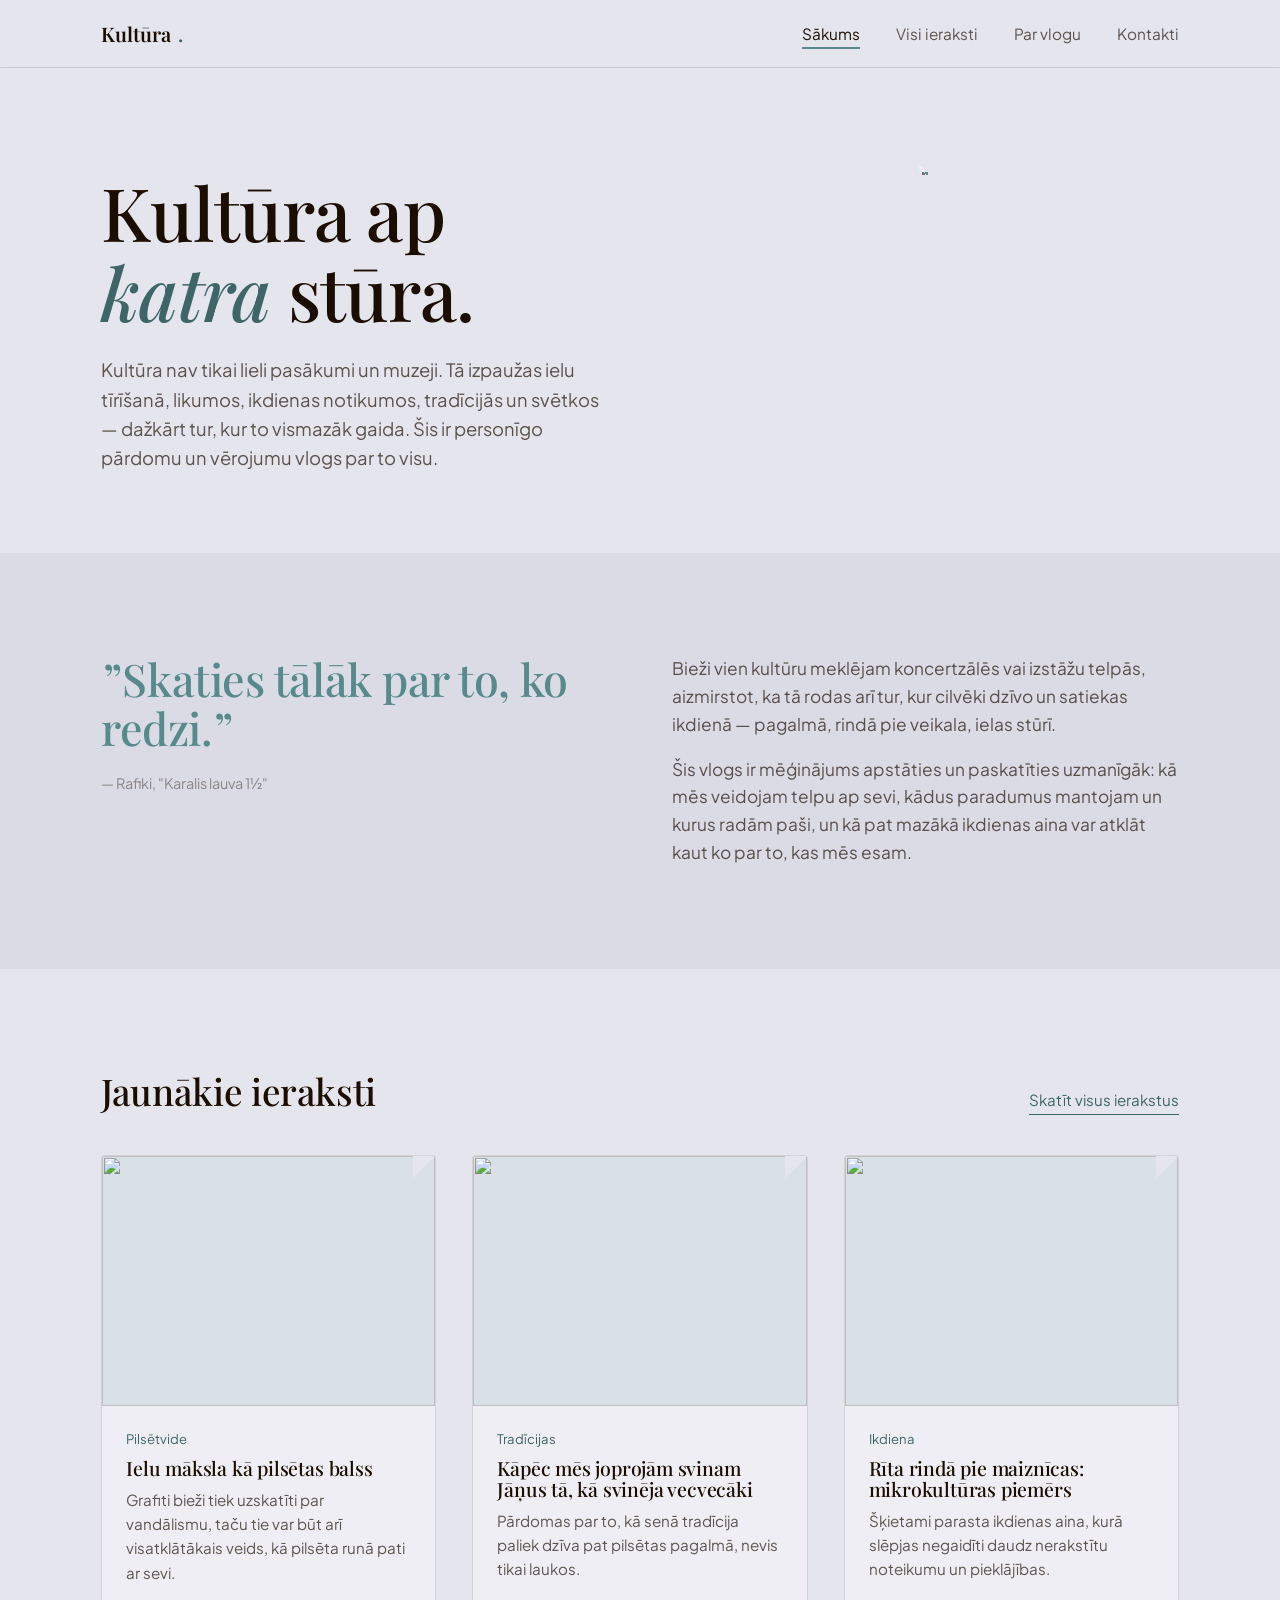
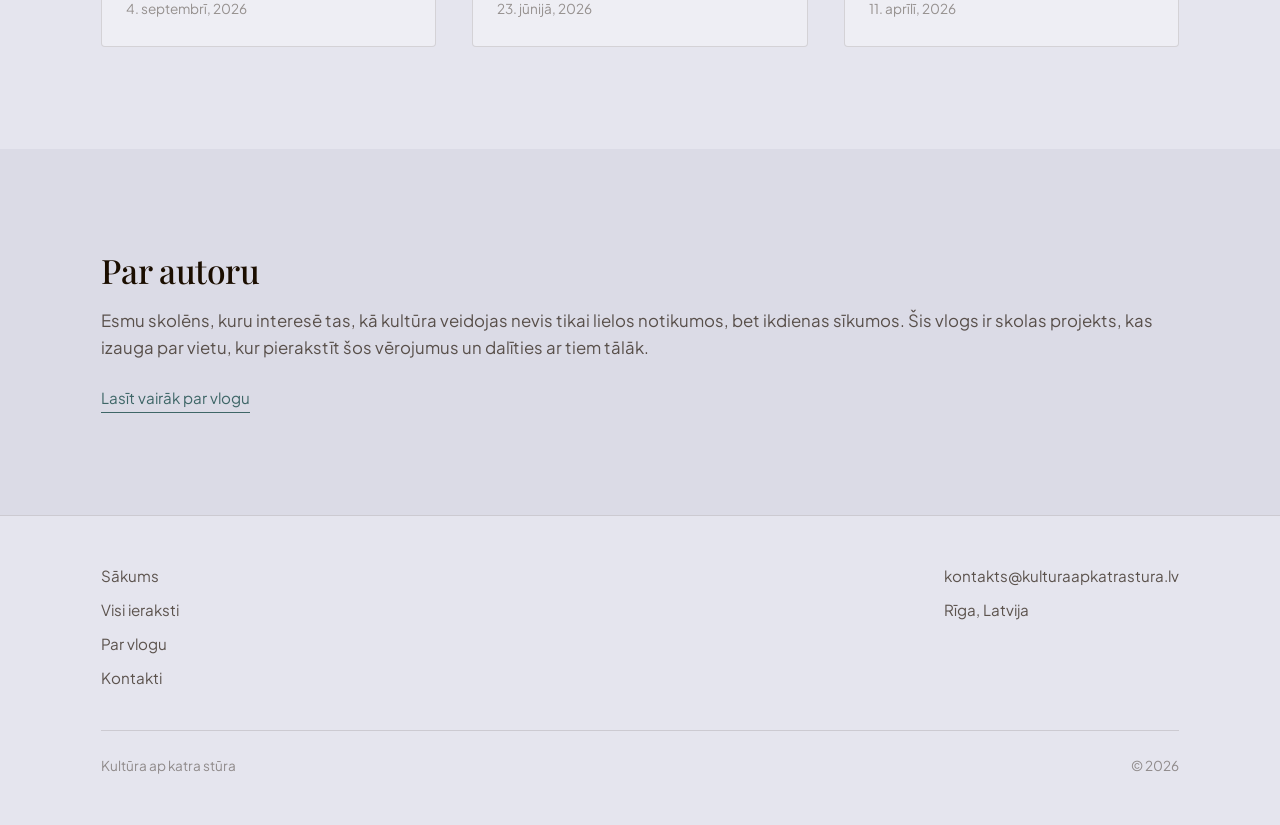
==== commit b148faf0: "-" ====
--- a/index.html
+++ b/index.html
@@ -50,7 +50,7 @@
     <section class="section--alt">
       <div class="wrap manifesto grid-2col">
         <div class="manifesto__lead">
-          <h2 class="manifesto__title"><span class="manifesto__mark">”</span>Skaties tālāk par to, ko redzi.</h2>
+          <h2 class="manifesto__title"><span class="manifesto__mark">”</span>Skaties tālāk par to, ko redzi.<span class="manifesto__mark">”</span></h2>
           <p class="manifesto__citation">— Rafiki, "Karalis lauva 1½"</p>
         </div>
         <div class="manifesto__body">
@@ -104,7 +104,6 @@
         </div>
         <div class="site-footer__contact">
           <a href="mailto:kontakts@kulturaapkatrastura.lv">kontakts@kulturaapkatrastura.lv</a>
-          <span>@kulturaapkatrastura</span>
           <span>Rīga, Latvija</span>
         </div>
       </div>
--- a/assets/css/style.css
+++ b/assets/css/style.css
@@ -282,12 +282,13 @@
   align-items: start;
 }
 .manifesto__title {
-  font-size: clamp(1.6rem, 3vw, 2.1rem);
+  font-size: clamp(2rem, 4vw, 2.8rem);
+  color: var(--color-accent);
 }
 .manifesto__mark {
   font-family: var(--font-display);
   color: var(--color-accent);
-  margin-right: 0.1em;
+  margin-inline: 0.03em;
 }
 .manifesto__citation {
   margin-top: 0.75rem;
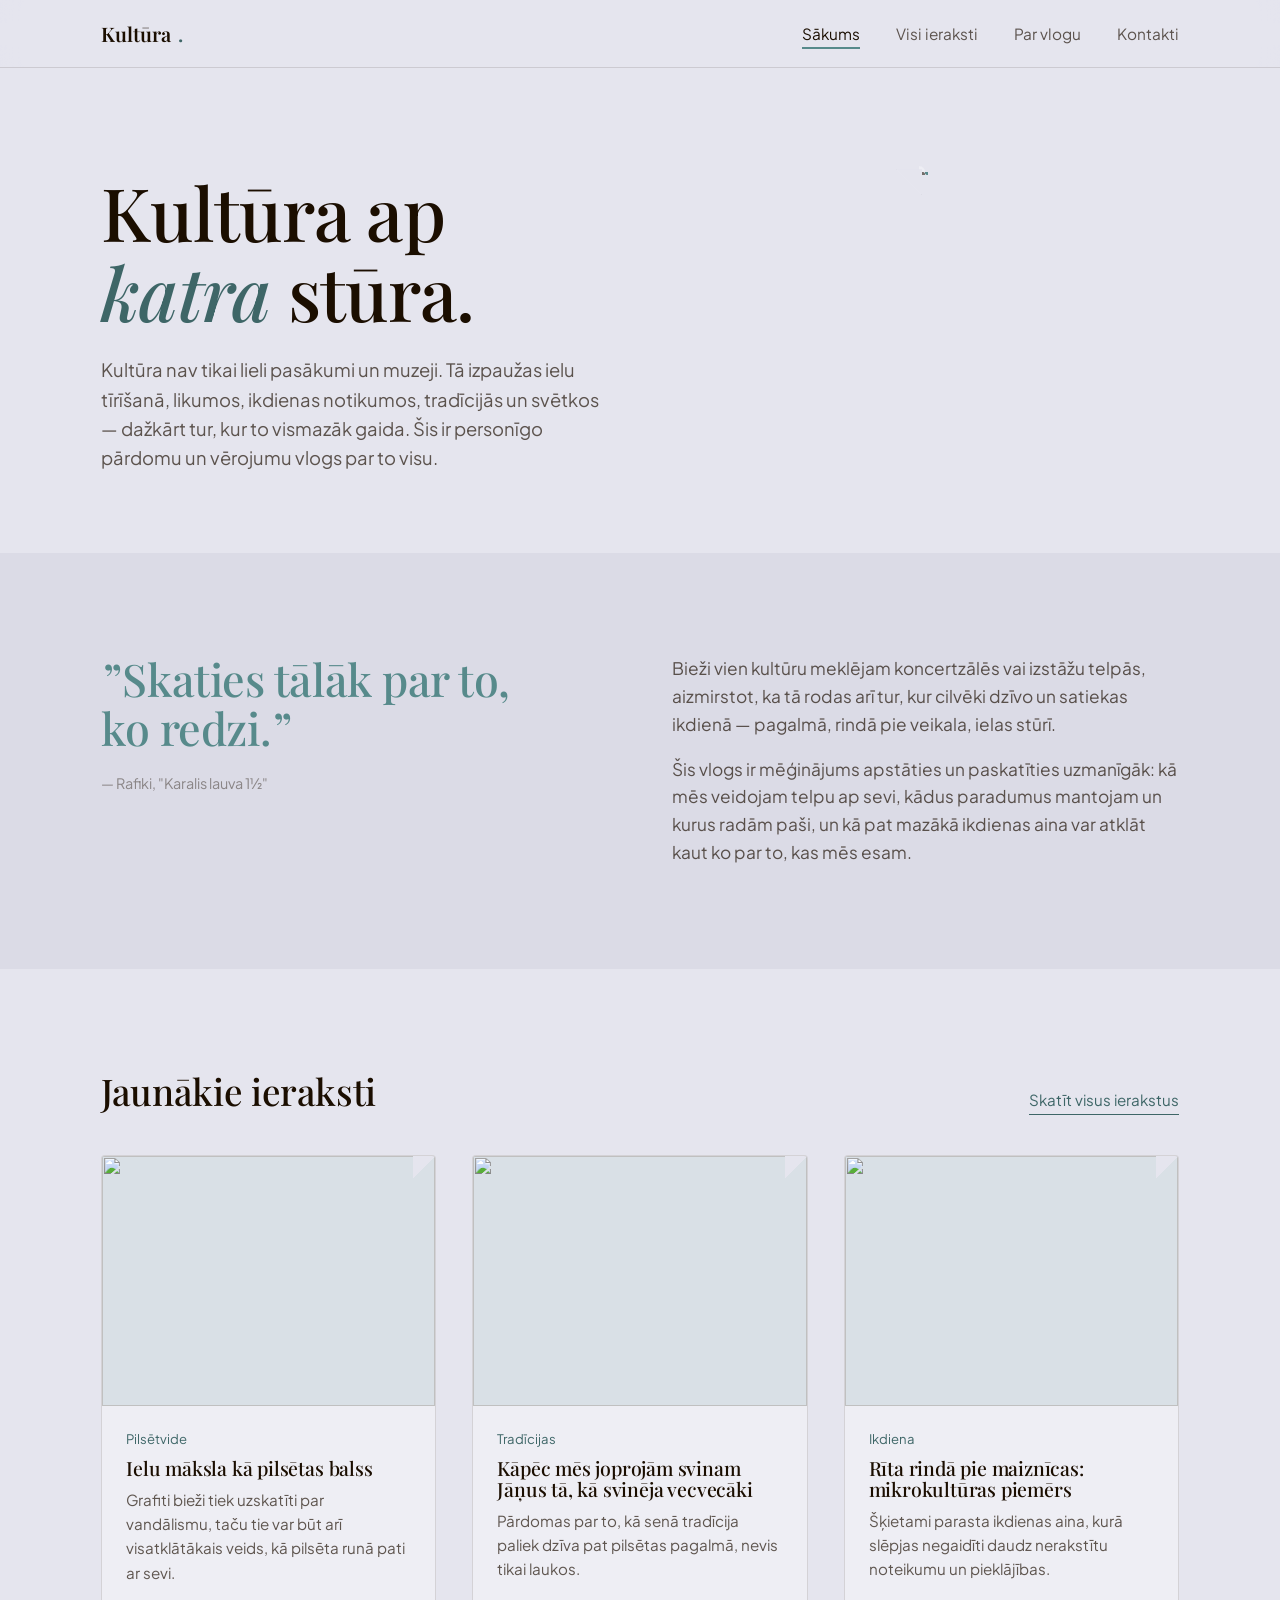
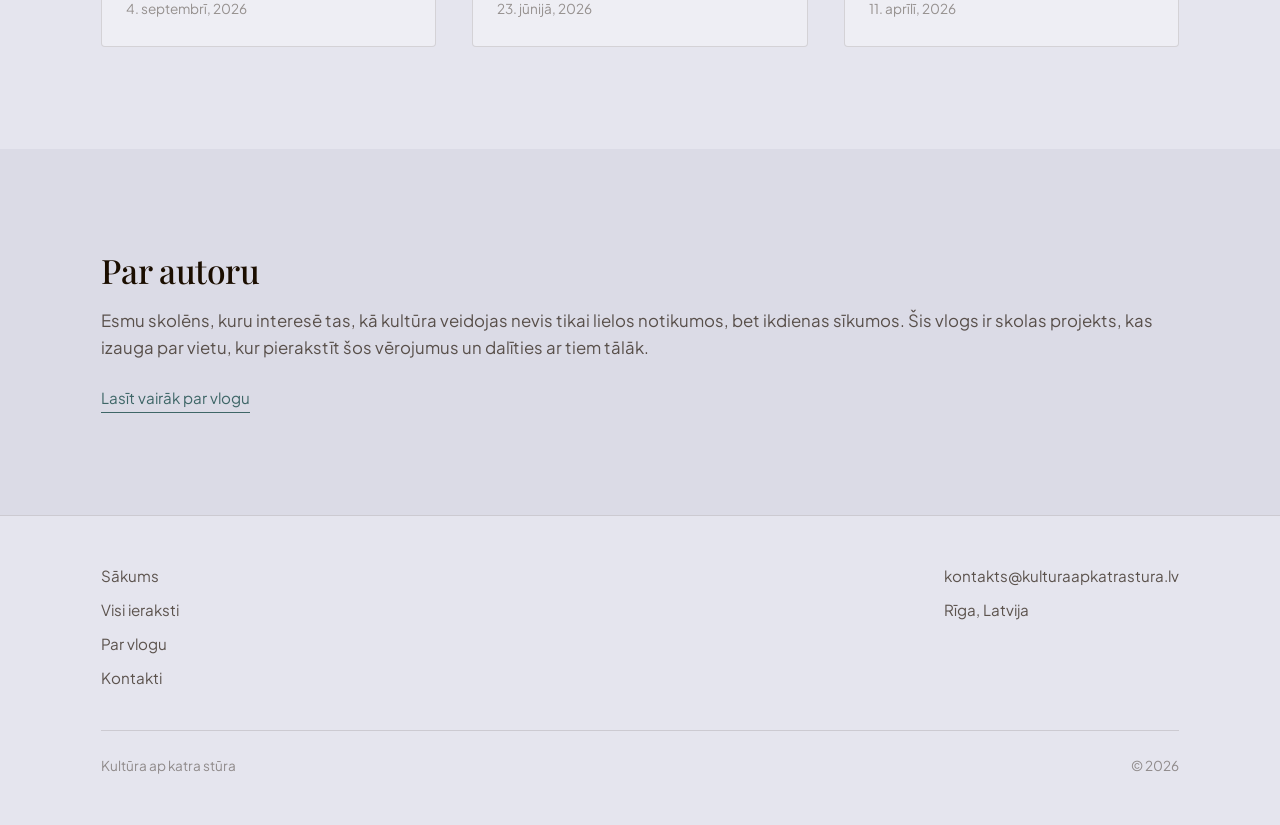
==== commit cc7f1868: "-" ====
--- a/index.html
+++ b/index.html
@@ -50,7 +50,7 @@
     <section class="section--alt">
       <div class="wrap manifesto grid-2col">
         <div class="manifesto__lead">
-          <h2 class="manifesto__title"><span class="manifesto__mark">”</span>Skaties tālāk par to, ko redzi.<span class="manifesto__mark">”</span></h2>
+          <h2 class="manifesto__title"><span class="manifesto__mark">”</span>Skaties tālāk par to,<br>ko redzi.<span class="manifesto__mark">”</span></h2>
           <p class="manifesto__citation">— Rafiki, "Karalis lauva 1½"</p>
         </div>
         <div class="manifesto__body">
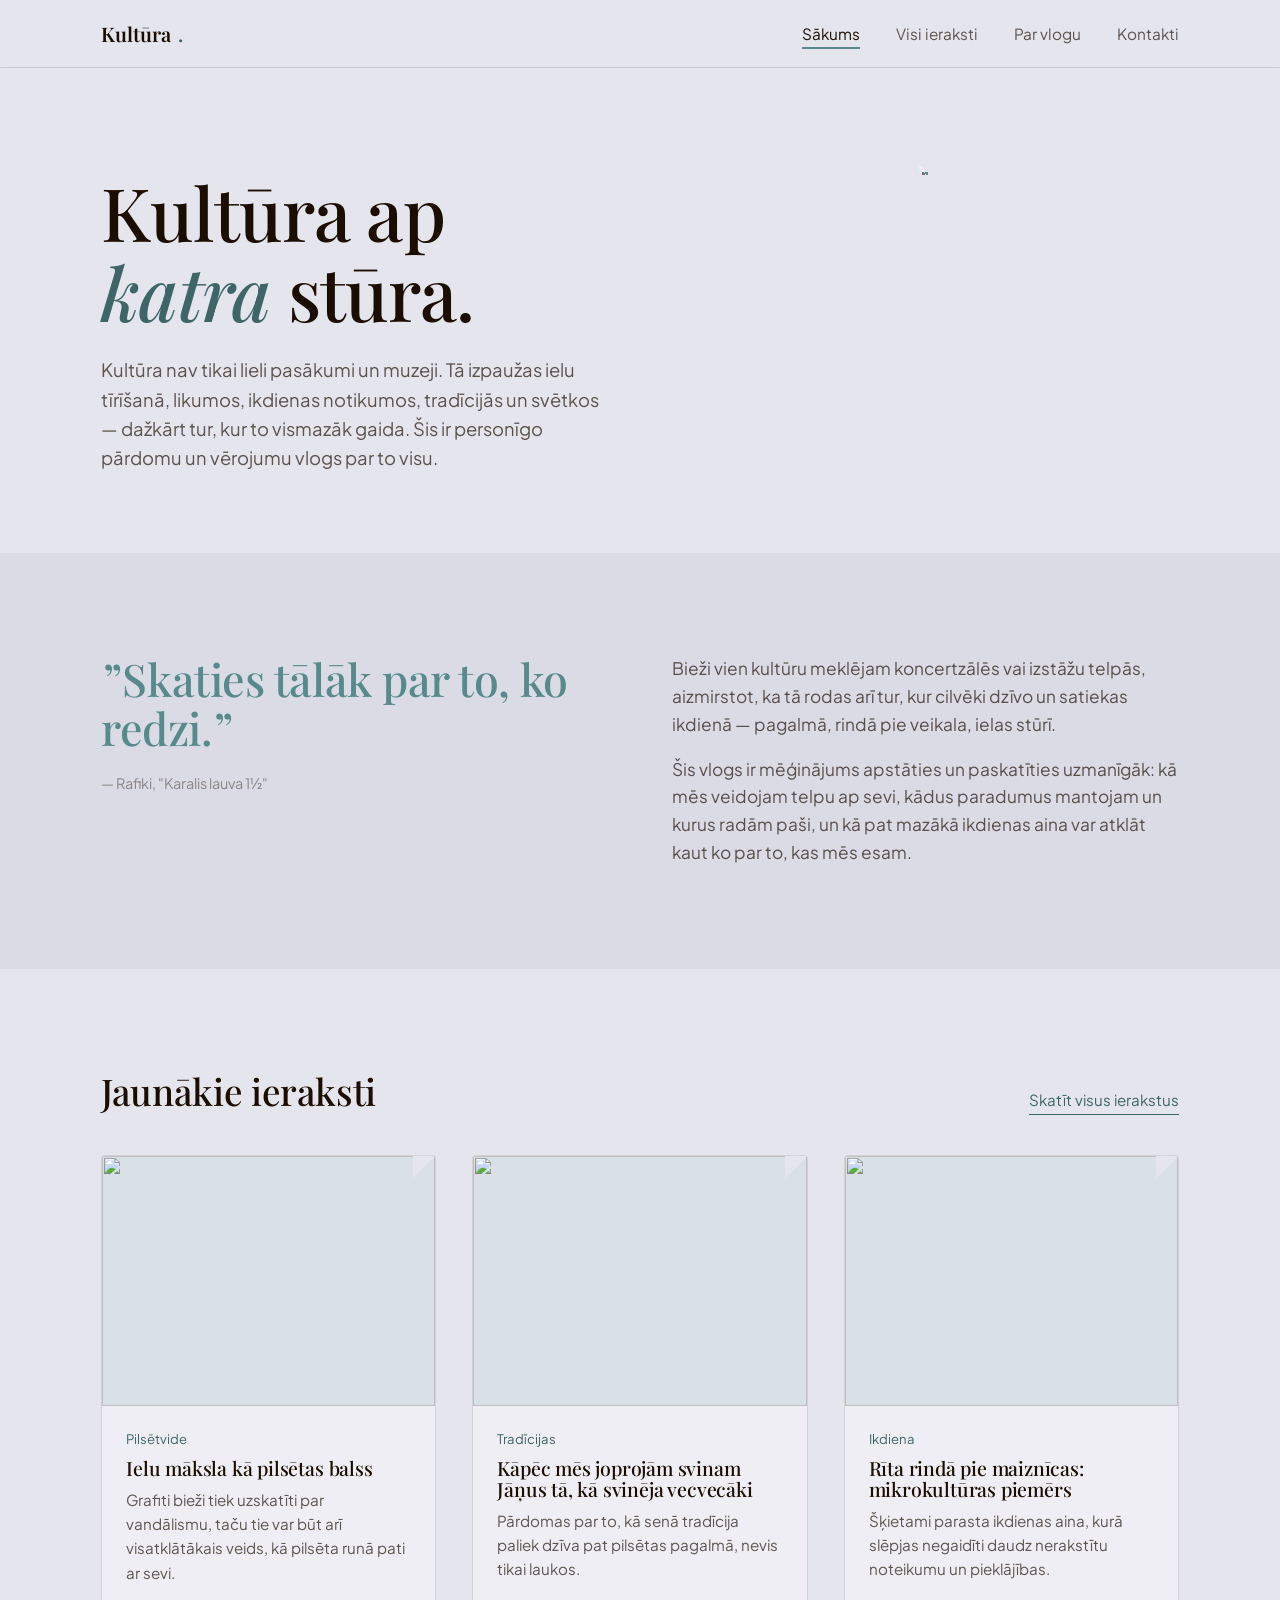
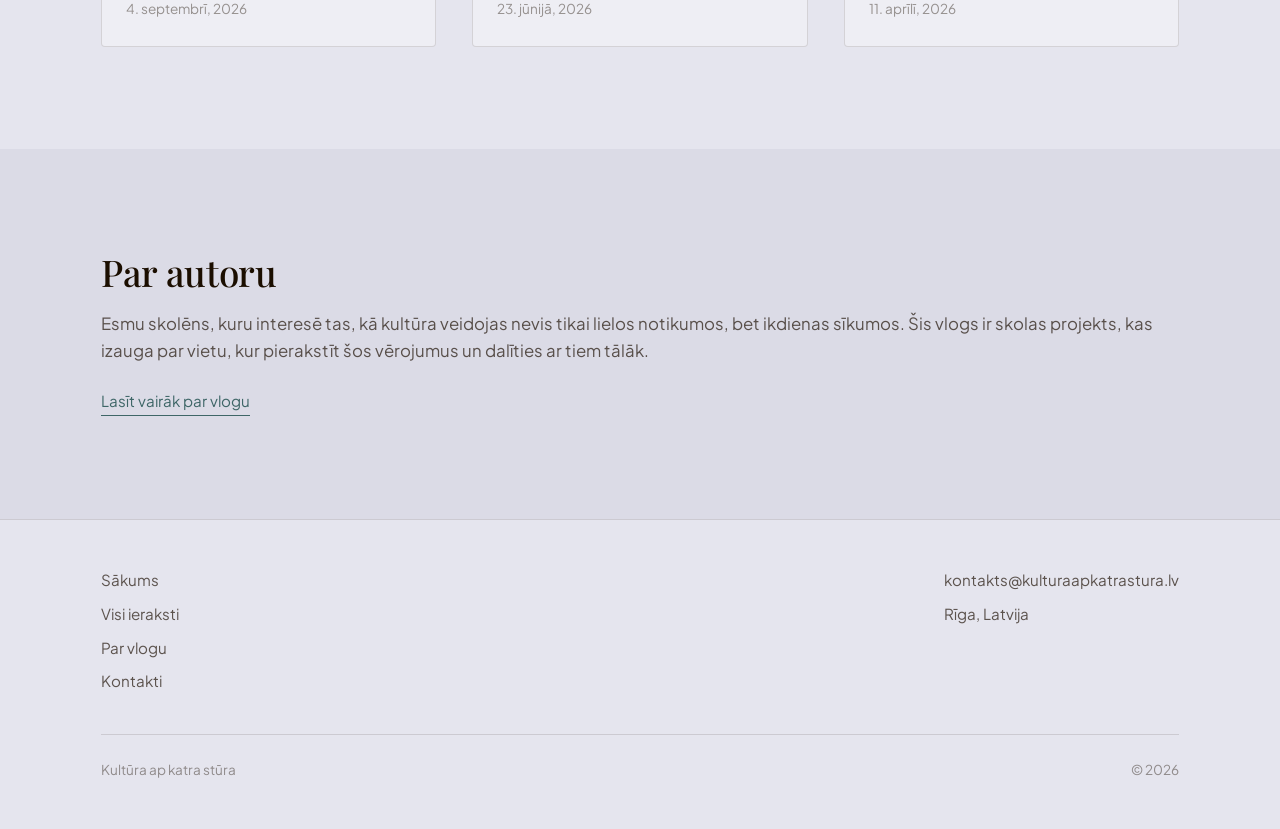
==== commit 67cda775: "-" ====
--- a/index.html
+++ b/index.html
@@ -50,7 +50,7 @@
     <section class="section--alt">
       <div class="wrap manifesto grid-2col">
         <div class="manifesto__lead">
-          <h2 class="manifesto__title"><span class="manifesto__mark">”</span>Skaties tālāk par to,<br>ko redzi.<span class="manifesto__mark">”</span></h2>
+          <h2 class="manifesto__title"><span class="manifesto__mark">”</span>Skaties tālāk par to, ko redzi.<span class="manifesto__mark">”</span></h2>
           <p class="manifesto__citation">— Rafiki, "Karalis lauva 1½"</p>
         </div>
         <div class="manifesto__body">
@@ -80,7 +80,7 @@
     <section class="section--alt">
       <div class="wrap about-teaser">
         <div class="about-teaser__body">
-          <h2 class="font-display" style="font-size: clamp(1.6rem, 3vw, 2.1rem);">Par autoru</h2>
+          <h2 class="font-display">Par autoru</h2>
           <p>
             Esmu skolēns, kuru interesē tas, kā kultūra veidojas nevis tikai lielos notikumos,
             bet ikdienas sīkumos. Šis vlogs ir skolas projekts, kas izauga par vietu, kur pierakstīt
--- a/assets/css/style.css
+++ b/assets/css/style.css
@@ -408,6 +408,9 @@
 /* ==========================================================================
    About teaser (homepage)
    ========================================================================== */
+.about-teaser__body h2 {
+  font-size: clamp(1.7rem, 3.2vw, 2.3rem);
+}
 .about-teaser__body p {
   font-size: 1.05rem;
   color: var(--color-ink-soft);
